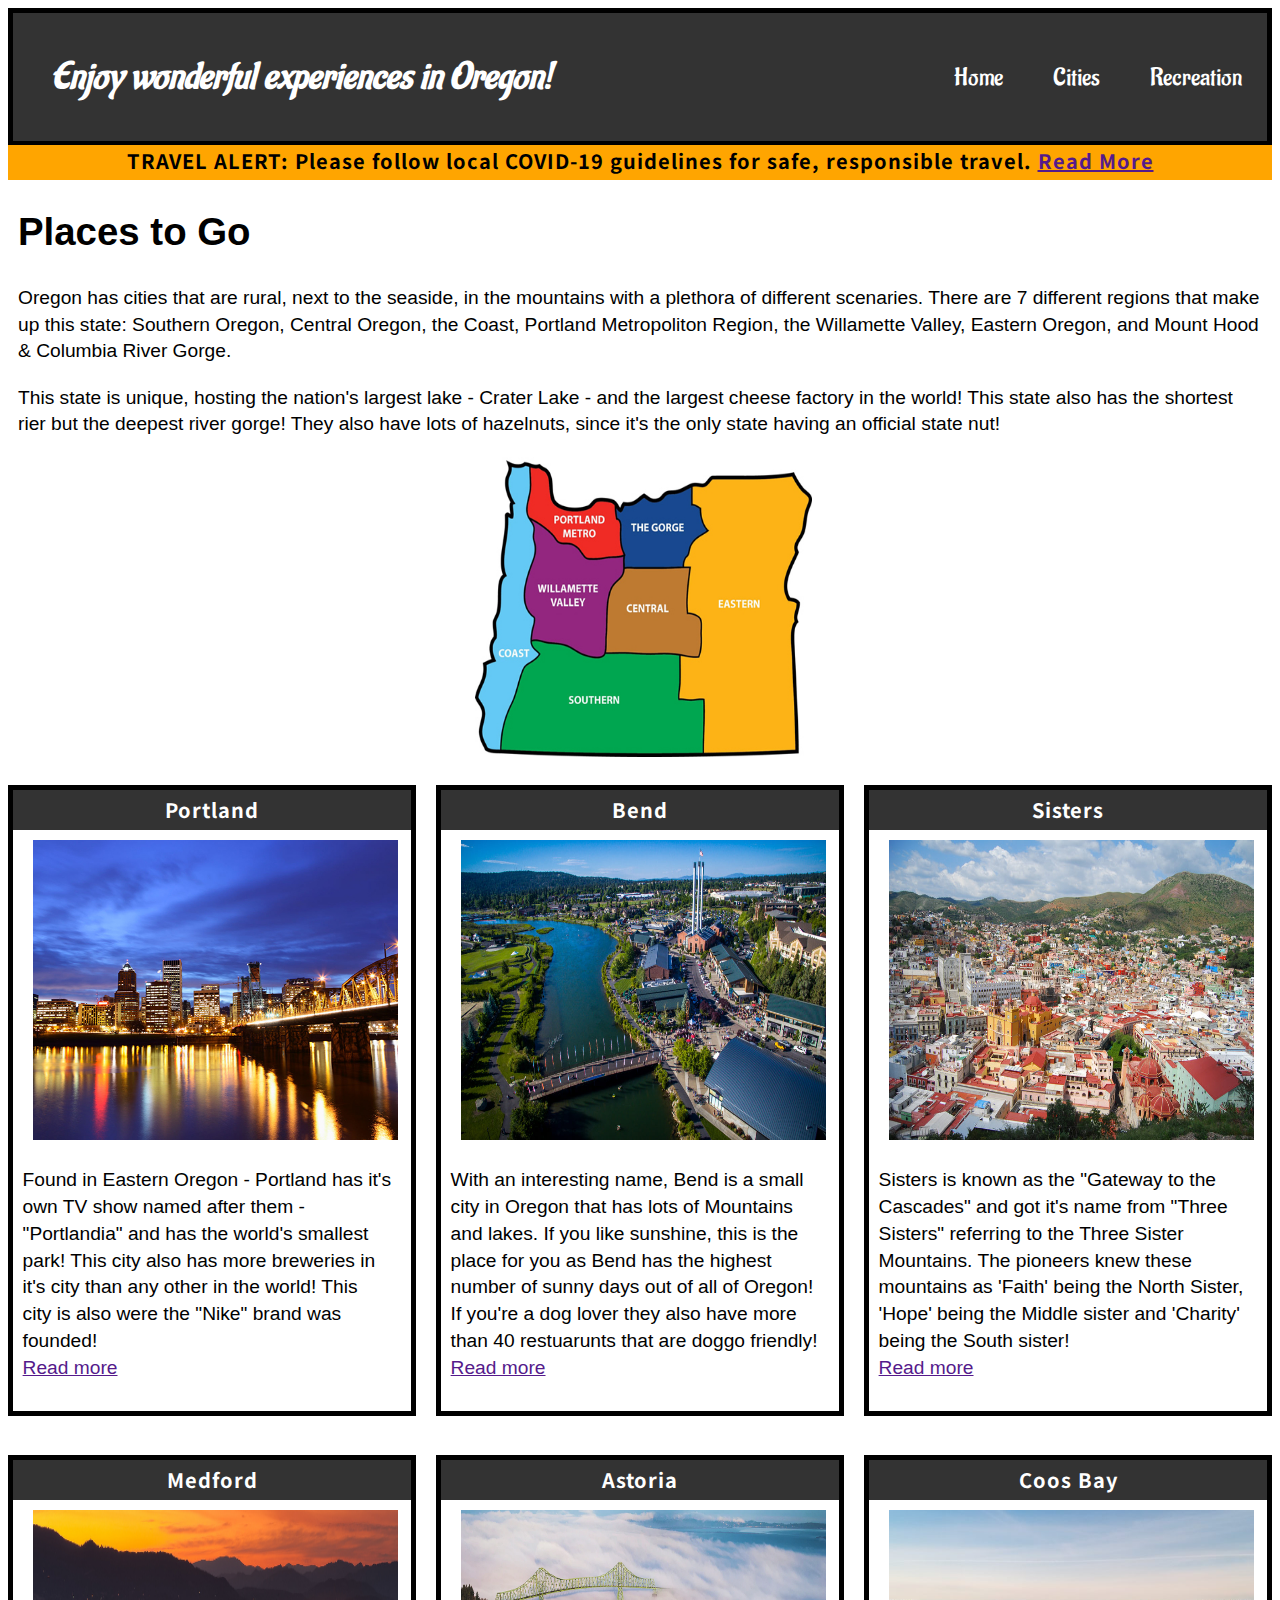
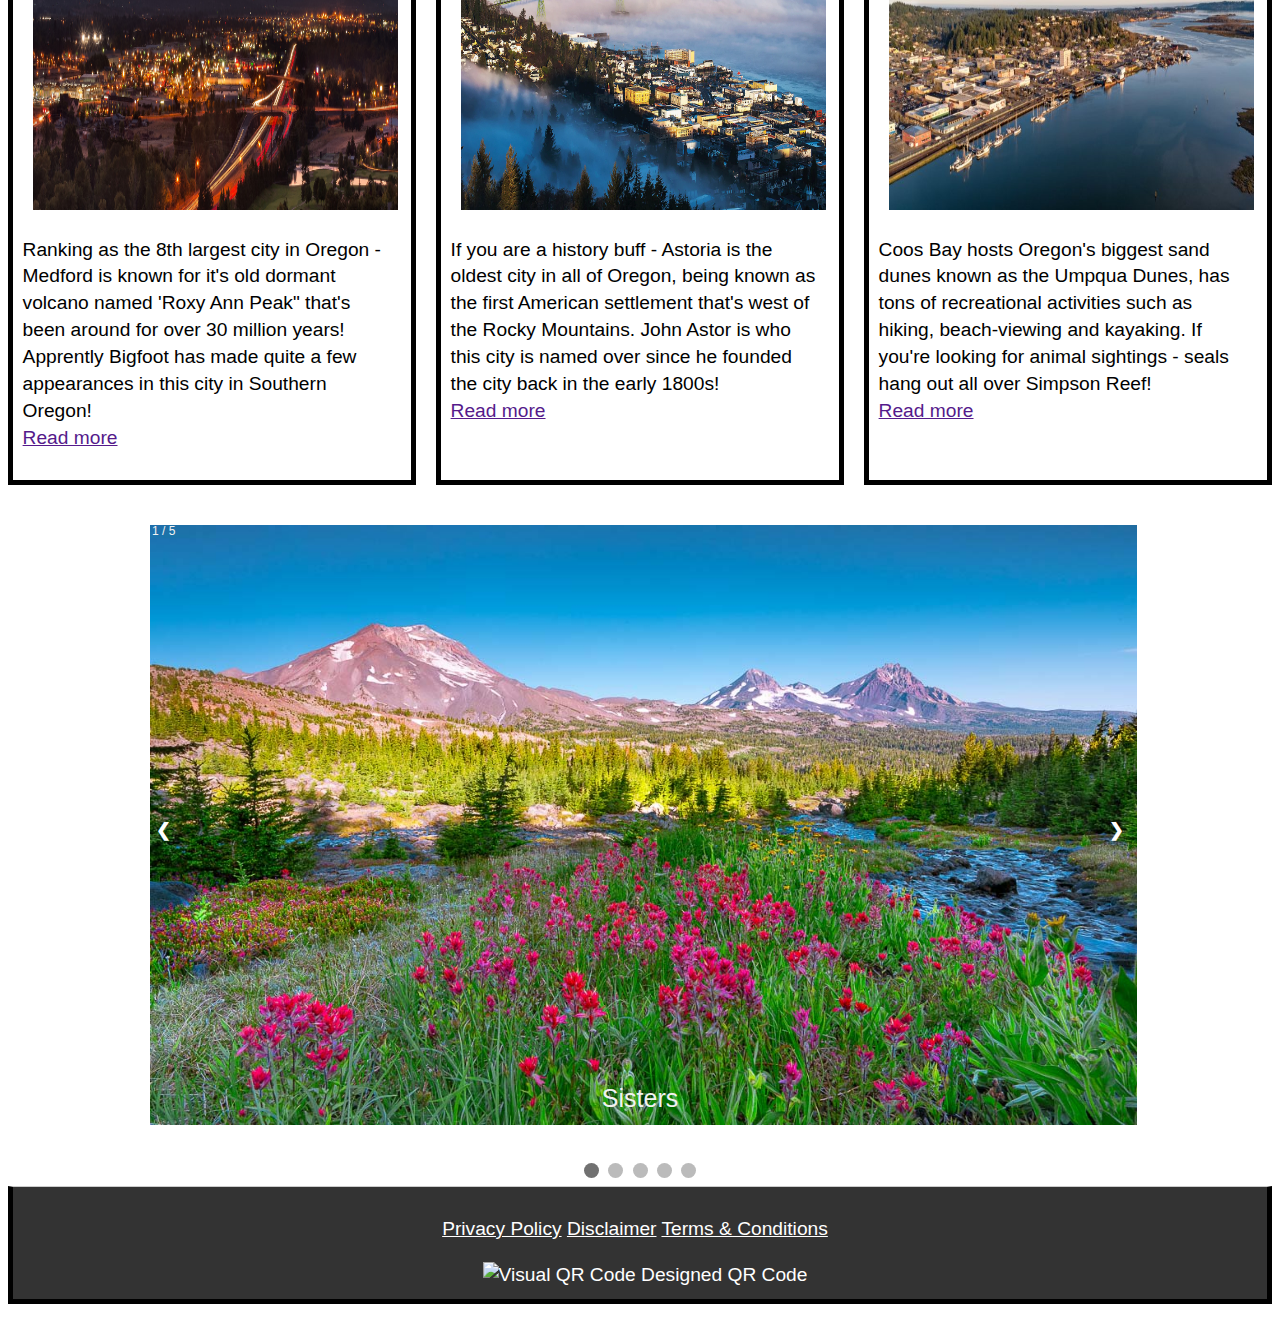
==== cities.html @ 09c483e8 "Add files via upload" ====
<!DOCTYPE html>
<html lang="en">
  <head>
    <meta charset="utf-8"/>
    <title>Oregon Vacation Website</title>
    <link rel="stylesheet" href="./styles.css"/>
    <meta name="viewport" content="width=device-width, initial-scale=1">
    <link href="https://fonts.googleapis.com/css2?family=Aladin&display=swap" rel="stylesheet">
    <link href="https://fonts.googleapis.com/css2?family=Noto+Sans+JP:wght@300&display=swap" rel="stylesheet">
  </head>

  <body>
    <header>
      <div class="title">Enjoy wonderful experiences in Oregon!</div>
      <nav>
        <ul>
          <li>
            <a href="index_good.html">Home</a>
          </li>
          <li>
            <a href="cities.html">Cities</a>
          </li>
          <li>
            <a href="recreation.html">Recreation</a>
          </li>
        </ul>
      </nav>
    </header>

    <main>
     <h2>TRAVEL ALERT: Please follow local COVID-19 guidelines for safe, responsible travel. <a href="">Read More</a></h2>
      <article>


        <h1 id="citiesheader">Places to Go</h1>
        <p class="paragraph">Oregon has cities that are rural, next to the seaside, in the mountains with a plethora of different scenaries. There are 7 different regions that make up this state: Southern Oregon, Central Oregon, the Coast, Portland Metropoliton Region, the Willamette Valley, Eastern Oregon, and Mount Hood & Columbia River Gorge. </p>

        <p class="paragraph">This state is unique, hosting the nation's largest lake - Crater Lake - and the largest cheese factory in the world! This state also has the shortest rier but the deepest river gorge! They also have lots of hazelnuts, since it's the only state having an official state nut! </p>
        
        <div id="oregonmap">
        <img src="images/oregonmap.jpg" height="300" width="350" alt="Map of Regions of Oregon">
        </div>

        <ul class="cards">
          <li>
            <h2>Portland</h2>
            <div class="inner">
              <img src="images/portland.jpg" height="300" width="520" alt="City of Portland Oregon">
              <p>Found in Eastern Oregon - Portland has it's own TV show named after them - "Portlandia" and has the world's smallest park! This city also has more breweries in it's city than any other in the world! This city is also were the "Nike" brand was founded! <br> <a href="">Read more</a></p>
            </div>
          </li>
          <li>
            <h2>Bend</h2>
            <div class="inner">
              <img src="images/bend2.jpg" height="300" width="520" alt="City of Bend Oregon">
              <p>With an interesting name, Bend is a small city in Oregon that has lots of Mountains and lakes. If you like sunshine, this is the place for you as Bend has the highest number of sunny days out of all of Oregon! If you're a dog lover they also have more than 40 restuarunts that are doggo friendly!<br> <a href="">Read more</a></p>
            </div>
          </li>
          <li>
            <h2>Sisters</h2>
            <div class="inner">
              <img src="images/sisters2.jpg" height="300" width="520" alt="City of Sisters Oregon">
              <p>Sisters is known as the "Gateway to the Cascades" and got it's name from "Three Sisters" referring to the Three Sister Mountains. The pioneers knew these mountains as 'Faith' being the North Sister, 'Hope' being the Middle sister and 'Charity' being the South sister!<br> <a href="">Read more</a></p>
            </div>
          </li>
          <li>
            <h2>Medford</h2>
            <div class="inner">
              <img src="images/medford.png" height="300" width="520" alt="City of Medford Oregon">
              <p>Ranking as the 8th largest city in Oregon - Medford is known for it's old dormant volcano named 'Roxy Ann Peak" that's been around for over 30 million years! Apprently Bigfoot has made quite a few appearances in this city in Southern Oregon!<br> <a href="">Read more</a></p>
            </div>
          </li>
          <li>
            <h2>Astoria</h2>
            <div class="inner">
              <img src="images/astoria.webp" height="300" width="520" alt="City of Unity Oregon">
              <p>If you are a history buff - Astoria is the oldest city in all of Oregon, being known as the first American settlement that's west of the Rocky Mountains. John Astor is who this city is named over since he founded the city back in the early 1800s!<br> <a href="">Read more</a></p>
            </div>
          </li>
          <li>
            <h2>Coos Bay</h2>
            <div class="inner">
              <img src="images/coosbay.jpg" height="300" width="520" alt="City of Coos Bay Oregon">
              <p>Coos Bay hosts Oregon's biggest sand dunes known as the Umpqua Dunes, has tons of recreational activities such as hiking, beach-viewing and kayaking. If you're looking for animal sightings - seals hang out all over Simpson Reef! <br> <a href="">Read more</a></p>
            </div>
          </li>
        </ul>


         <!-- Slideshow container -->
    <div class="slideshow-container">

  <!-- Full-width images with number and caption text -->
     <div class="mySlides fade">
      <div class="numbertext">1 / 5</div>
      <img src="images/sisters.jpg" height="600" width="500" style="width:100%" alt="Sisters Oregon">
      <div class="text">Sisters</div>
   </div>

   <div class="mySlides fade">
     <div class="numbertext">2 / 5</div>
     <img src="images/oregoncity.jpg" height="600" width="500" style="width:100%" alt="Oregon City Oregon">
     <div class="text">Oregon City</div>
    </div>

  <div class="mySlides fade">
    <div class="numbertext">3 / 5</div>
    <img src="images/seneca.webp" height="600" width="500" style="width:100%"  alt="Seneca Oregon">
    <div class="text">Seneca</div>
  </div>

  <div class="mySlides fade">
    <div class="numbertext">4 / 5</div>
    <img src="images/salem.jpg" height="600" width="500" style="width:100%"  alt="Salem Oregon">
    <div class="text">Salem</div>
  </div>

  <div class="mySlides fade">
    <div class="numbertext">5 / 5</div>
    <img src="images/Eugene.png" height="600" width="500" style="width:100%"  alt="Eugene Oregon">
    <div class="text">Crater Lake</div>
  </div>

  <!-- Next and previous buttons -->
   <a class="prev" onclick="plusSlides(-1)">&#10094;</a>
   <a class="next" onclick="plusSlides(1)">&#10095;</a>
  </div>
  <br>

<!-- The dots/circles -->
  <div style="text-align:center">
   <span class="dot" onclick="currentSlide(1)"></span>
   <span class="dot" onclick="currentSlide(2)"></span>
   <span class="dot" onclick="currentSlide(3)"></span>
   <span class="dot" onclick="currentSlide(4)"></span>
   <span class="dot" onclick="currentSlide(5)"></span>
  </div>

      </article>
      <aside class="sidebar">
        <p><a href="">Privacy Policy</a>  <a href="">Disclaimer</a> <a href="">Terms & Conditions</a></p>
         <img src="" height="150" width="150" alt="Visual QR Code Designed QR Code"/>
      </aside>
    </main>

     <script src="main.js"></script>

  </body>

</html>
---- styles.css ----
/* MOBILE */

      * {
        box-sizing: border-box;
      }

      html {
        font: 1.2em/1.4 Arial, Helvetica, sans-serif;
      }

      body {
        padding: 0 0 1em;
      }

      /* CAN STAY SAME */
      header {
        background-color: #333;
        color: #fff;
        border: 5px solid #000;
        font-family: 'Aladin', cursive;
        font-size: 25px;
        padding-bottom: 0;
        text-align: center;
      }

      h2 { font-family: 'Aladin', cursive;
      }

      h1 {padding-left: 10px;
      }

      .paragraph {padding-left: 10px;
      }

      header ul {
        list-style: none;
        margin: 0;
        padding: 0;
        overflow: hidden;
      }

      header a {
        color: #FFF;
        text-decoration: none;
        display: inline;
        padding: 0.5em 1em;
       border-top: 1px solid #999;
      }

      header .title {
        font-size: 150%;
        font-style: italic;
        font-weight: bold;
        padding: 1em;
      }

      main {
        /* padding: 0 1em; */
      }

     /* main h2 {background-color: orange;
              margin-top: -1px;
              padding-top: 2px;
              padding-bottom: 5px;
              text-align: center;
              font-family: 'Noto Sans JP', sans-serif;
              font-size: 20px;
              letter-spacing: 1px;
            } */

      body h2 {background-color: orange;
              margin-top: -1px;
              padding-top: 2px;
              padding-bottom: 5px;
              text-align: center;
              font-family: 'Noto Sans JP', sans-serif;
              font-size: 20px;
              letter-spacing: 1px;
      }

      .cards {
        list-style: none;
        margin: 0;
        padding: 0;
      }

      .cards li {
        border: 5px solid #000;
        margin-bottom: 1em;
      }

      .cards h2 {
        background-color: #333;
        color: #fff;
        margin: 0;
        padding: 0.3em 1.2em;
      }

      /* changed 1em padding to .5 to take away horizontal space in tablet view */
      .cards .inner {
        padding: 0.5em .5em;
      }

      .sidebar {
        background-color: #333;
        border: 5px solid #000;
        padding: 0.5em 1em;
        color: #fff;
        text-align: center;
      }

      .sidebar img {padding-right: 0
      }

      .sidebar a {
        color: #FFF;
      }
      
      p {margin-right: 10px;
      }

      /* to make images responsive */
       .cards img {
        max-width: 100%;
        max-height: 100%; 
      } 


     #oregonmap { text-align: center;
                  padding-bottom: 20px;
      }


/* new CSS 
slideshow */

* {box-sizing:border-box}

/* Slideshow container */
.slideshow-container {
  max-width: 1000px;
  position: relative;
  margin: auto;
}


/* Hide the images by default */
.mySlides {
  display: none;
}

/* Next & previous buttons */
.prev, .next {
  cursor: pointer;
  position: absolute;
  top: 50%;
  width: auto;
  margin-top: -22px;
  padding: 16px;
  color: white;
  font-weight: bold;
  font-size: 18px;
  transition: 0.6s ease;
  border-radius: 0 3px 3px 0;
  user-select: none;
}

/* Position the "next button" to the right */
.next {
  right: 0;
  border-radius: 3px 0 0 3px;
}

/* On hover, add a black background color with a little bit see-through */
.prev:hover, .next:hover {
  background-color: rgba(0,0,0,0.8);
}

/* Caption text */
.text {
  color: #f2f2f2;
  font-size: 25px;
  padding: 8px 12px;
  position: absolute;
  bottom: 8px;
  width: 100%;
  text-align: center;
}

/* Number text (1/3 etc) */
.numbertext {
  color: #f2f2f2;
  font-size: 12px;
  padding: 8px 12px;
  position: absolute;
  top: 0;
}

/* The dots/bullets/indicators */
.dot {
  cursor: pointer;
  height: 15px;
  width: 15px;
  margin: 0 2px;
  background-color: #bbb;
  border-radius: 50%;
  display: inline-block;
  transition: background-color 0.6s ease;
}

.active, .dot:hover {
  background-color: #717171;
}

/* Fading animation */
.fade {
  -webkit-animation-name: fade;
  -webkit-animation-duration: 1.5s;
  animation-name: fade;
  animation-duration: 1.5s;
}

@-webkit-keyframes fade {
  from {opacity: .4}
  to {opacity: 1}
}

@keyframes fade {
  from {opacity: .4}
  to {opacity: 1}
}

/* end */

/* youtube video */

  .video-container {
     position: relative;
     padding-bottom: 100%;
     padding-top: 35px;
     height: 0;
     overflow: hidden;
     margin-bottom: 25px;
    }


    .video-container iframe {
    position: absolute;
    top:0;
    left: 0;
    width: 100%;
    height: 100%;
    }


    div.attractions {
        text-align: center;
      }

/* end */


.mySlides img {
       max-height: 300px;
       margin-top: 10%;
      }


      /* tablet */

      /* changed 1fr 1fr 1fr to 1fr 1.8 trying to get rid of horizontal space */
      /* changed grid-template columns to 1fr 1.8fr for tablet view but changes desktop view */
      /* using 2fr 2fr to get 2 columns for tablet view */

    @media screen and (min-width: 40em) {
    .cards {
        display: grid;
        grid-template-columns: 2fr 2fr;
        column-gap: 30px;
        row-gap: 20px;
         align-self: stretch;
    }

    nav ul {
        display: flex;
    }

    nav li {
        flex: 1;
    }

     header {
      /* 1 column 4 parts */
           grid-column: 1/span 4;
           display:flex;
           align-items: center;
           justify-content: flex-end;
           /* margin-bottom: 50px; */
    }

      header a{
            border-style:none;  
    }
      nav{
          margin-left:auto;
    }

    img {
      padding: 0 3px 0 10px;
    }
    .cards img {
        max-width: 100%;
        max-height: 10%; 
      } 

      /* .mySlides img {
       max-height: 300px;
      } */

      .mySlides img {
       max-height: 100%;
       margin-top: 10px;
      }

      main h2 {
        padding-left: 5px;
        padding-right: 5px;
      }

      /* youtube video */

      .video-container {
     position: relative;
     padding-bottom: 56.6%;
     padding-top: 35px;
     height: 0;
     overflow: hidden;
     margin-bottom: 25px;
    }


    .video-container iframe {
    position: absolute;
    top:0;
    left: 0;
    width: 100%;
    height: 100%;
    }

    div.attractions {
        width:100%;
        height: auto;
        text-align: center;
      }
}
    
    /* desktop
    display: grid creates grid row/column
    grid-template-columns creates 1 - X columns, fr is how much space is taken up
    column-gap is the space in between the columns; */

/*the 1st fr of this grid-template-columns controls SIDEBAR
5 FR GIVES PROPER SPACING TO ALL CARDS EXCEPT FOR SIDEBAR */
/* 3fr gives 3 columns for desktop */
    @media screen and (min-width: 70em) {
    .cards {
        display: grid;
        grid-template-columns: 1fr 1fr 1fr; 
        column-gap: 20px;
    }

    /* margin-bottom of 0 is added to the cards, so sidebar aligns*/
    .cards {
        margin-bottom: 0;
        padding-bottom: 10px;
    }

    .sidebar {
        border-top: 1px solid #ccc;
       /* margin-top: 2em; */
    }

      /* youtube */

      .video-container {
     position: relative;
     padding-bottom: 35%;
     padding-top: 35px;
     height: 0;
     overflow: hidden;
     margin-bottom: 25px;
    }


    .video-container iframe {
    position: absolute;
    top:0;
    left: 25%;
    right: 25%;
    width: 50%;
    height: 100%;
    }
  }
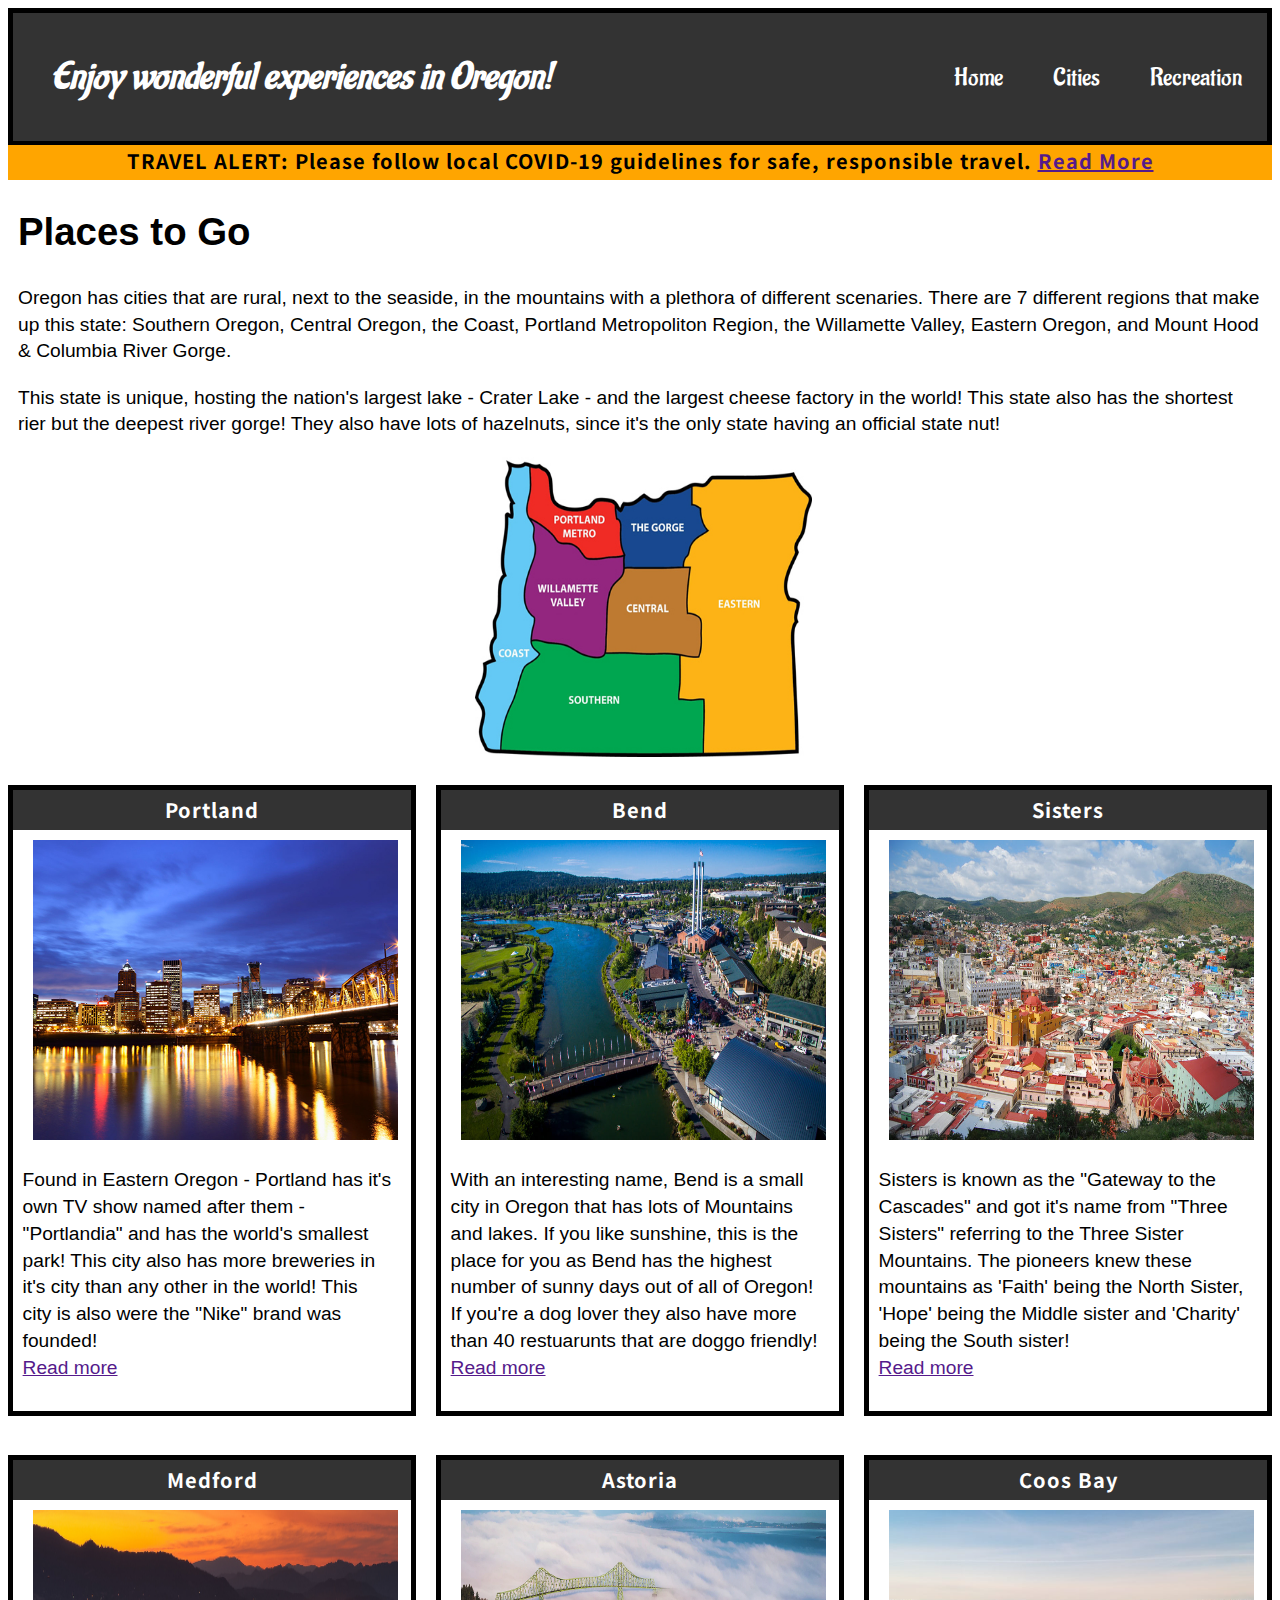
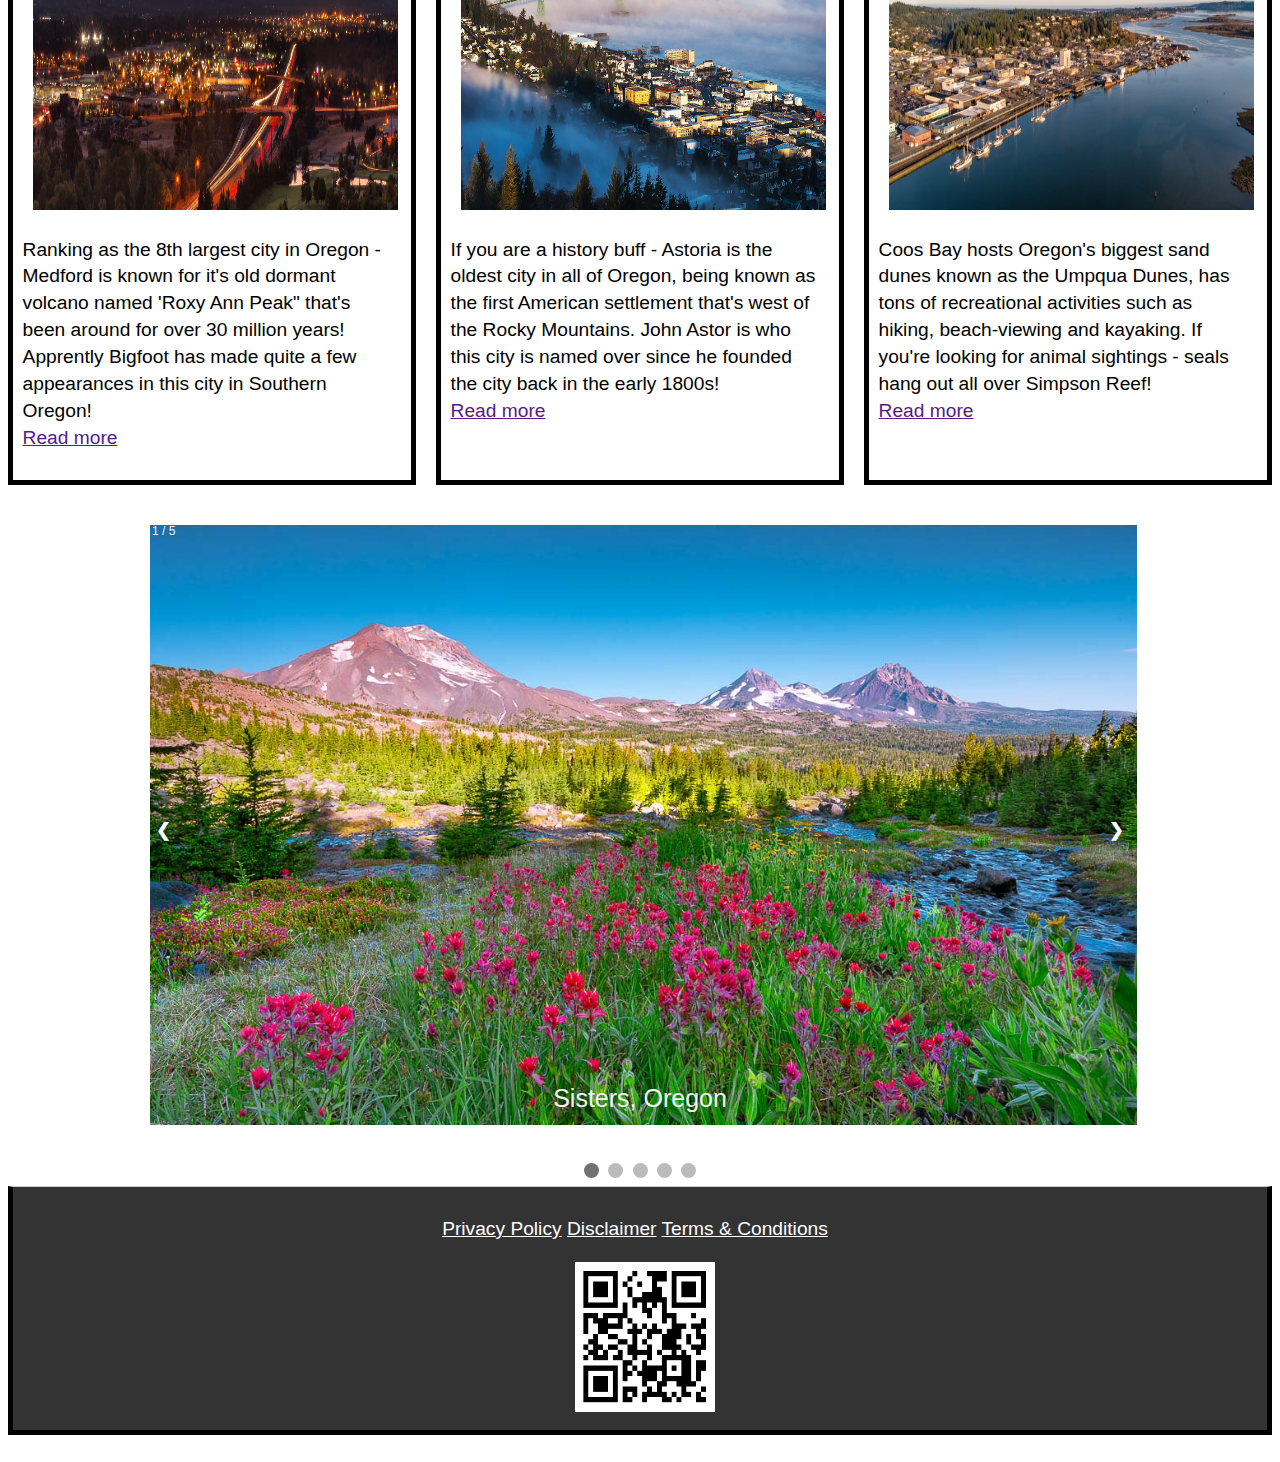
==== commit bc44240b: "Update cities.html" ====
--- a/cities.html
+++ b/cities.html
@@ -94,31 +94,31 @@
      <div class="mySlides fade">
       <div class="numbertext">1 / 5</div>
       <img src="images/sisters.jpg" height="600" width="500" style="width:100%" alt="Sisters Oregon">
-      <div class="text">Sisters</div>
+      <div class="text">Sisters, Oregon</div>
    </div>
 
    <div class="mySlides fade">
      <div class="numbertext">2 / 5</div>
      <img src="images/oregoncity.jpg" height="600" width="500" style="width:100%" alt="Oregon City Oregon">
-     <div class="text">Oregon City</div>
+     <div class="text">Oregon City, Oregon</div>
     </div>
 
   <div class="mySlides fade">
     <div class="numbertext">3 / 5</div>
     <img src="images/seneca.webp" height="600" width="500" style="width:100%"  alt="Seneca Oregon">
-    <div class="text">Seneca</div>
+    <div class="text">Seneca, Oregon</div>
   </div>
 
   <div class="mySlides fade">
     <div class="numbertext">4 / 5</div>
     <img src="images/salem.jpg" height="600" width="500" style="width:100%"  alt="Salem Oregon">
-    <div class="text">Salem</div>
+    <div class="text">Salem, Oregon</div>
   </div>
 
   <div class="mySlides fade">
     <div class="numbertext">5 / 5</div>
     <img src="images/Eugene.png" height="600" width="500" style="width:100%"  alt="Eugene Oregon">
-    <div class="text">Crater Lake</div>
+    <div class="text">Eugene, Oregon</div>
   </div>
 
   <!-- Next and previous buttons -->
@@ -139,7 +139,7 @@
       </article>
       <aside class="sidebar">
         <p><a href="">Privacy Policy</a>  <a href="">Disclaimer</a> <a href="">Terms & Conditions</a></p>
-         <img src="" height="150" width="150" alt="Visual QR Code Designed QR Code"/>
+         <img src="images/qrcodevacay.png" height="150" width="150" alt="Visual QR Code Designed QR Code"/>
       </aside>
     </main>
 
@@ -147,4 +147,4 @@
 
   </body>
 
-</html>+</html>
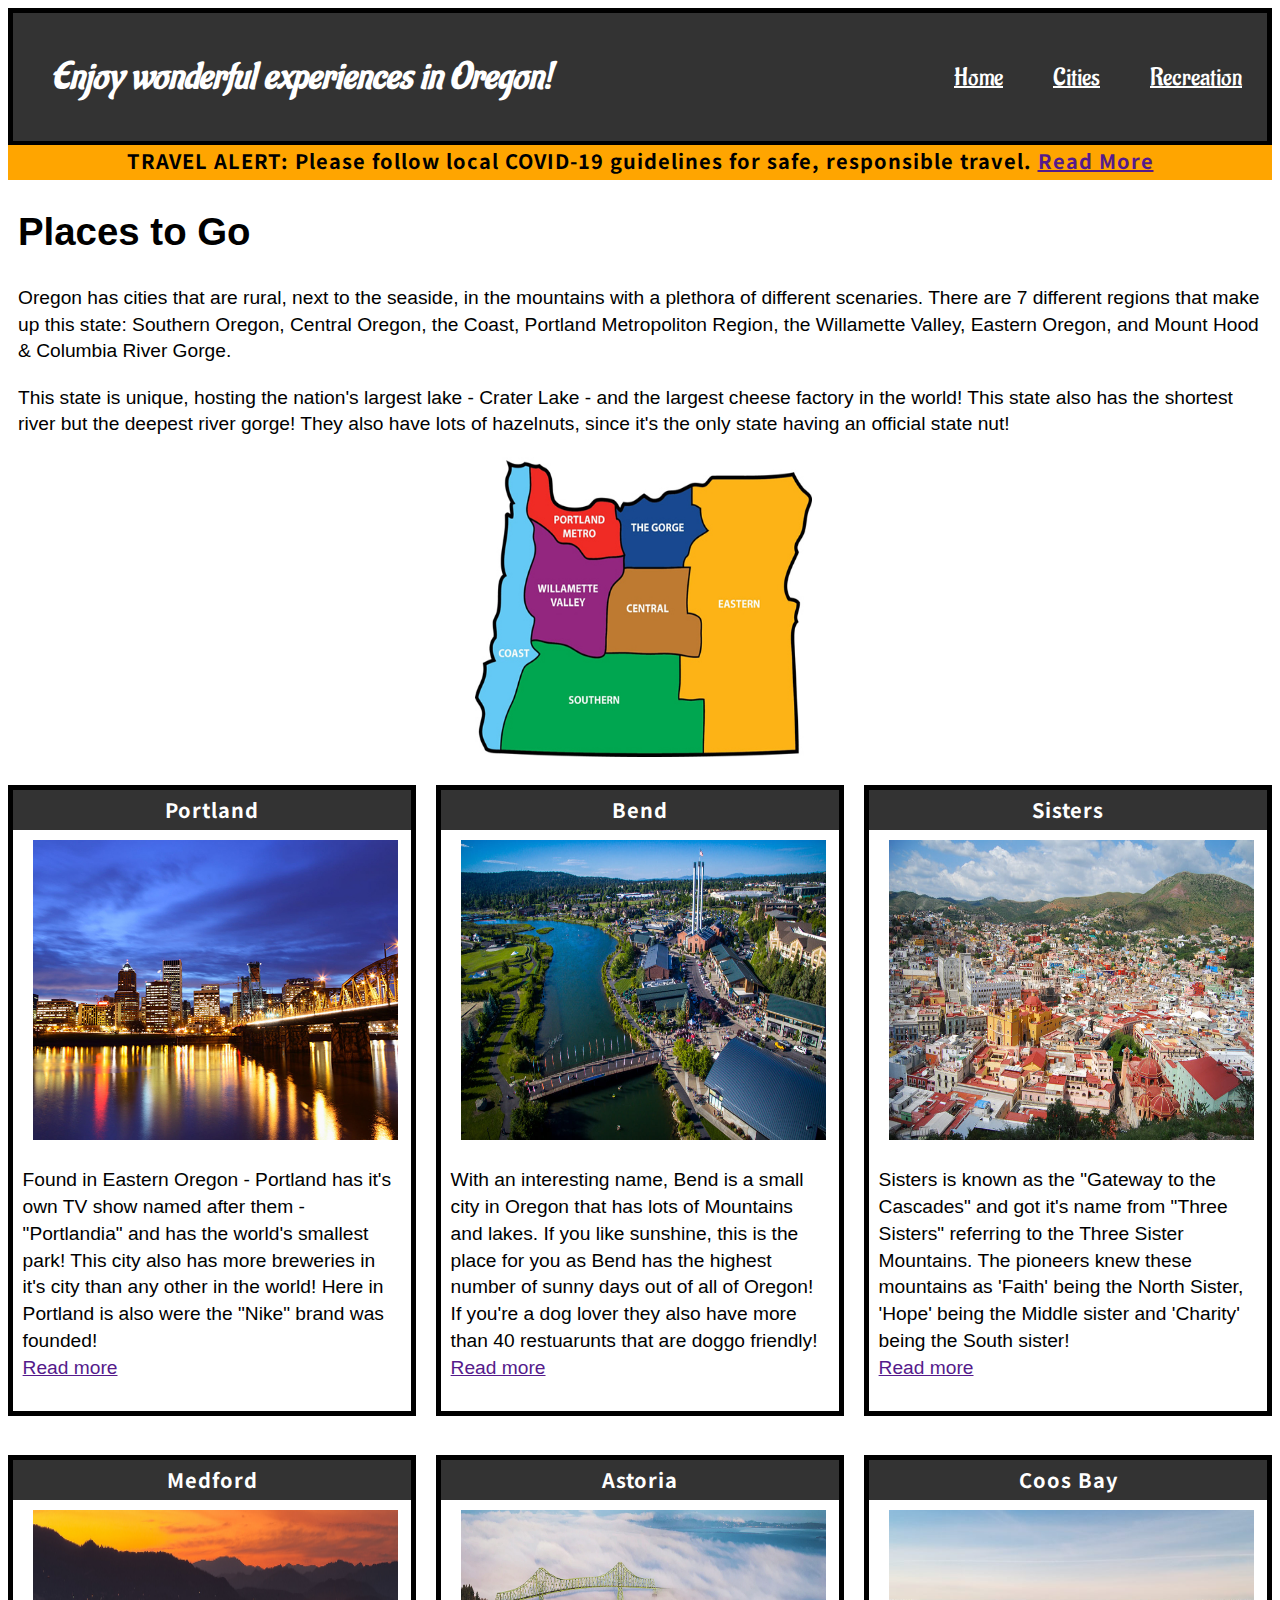
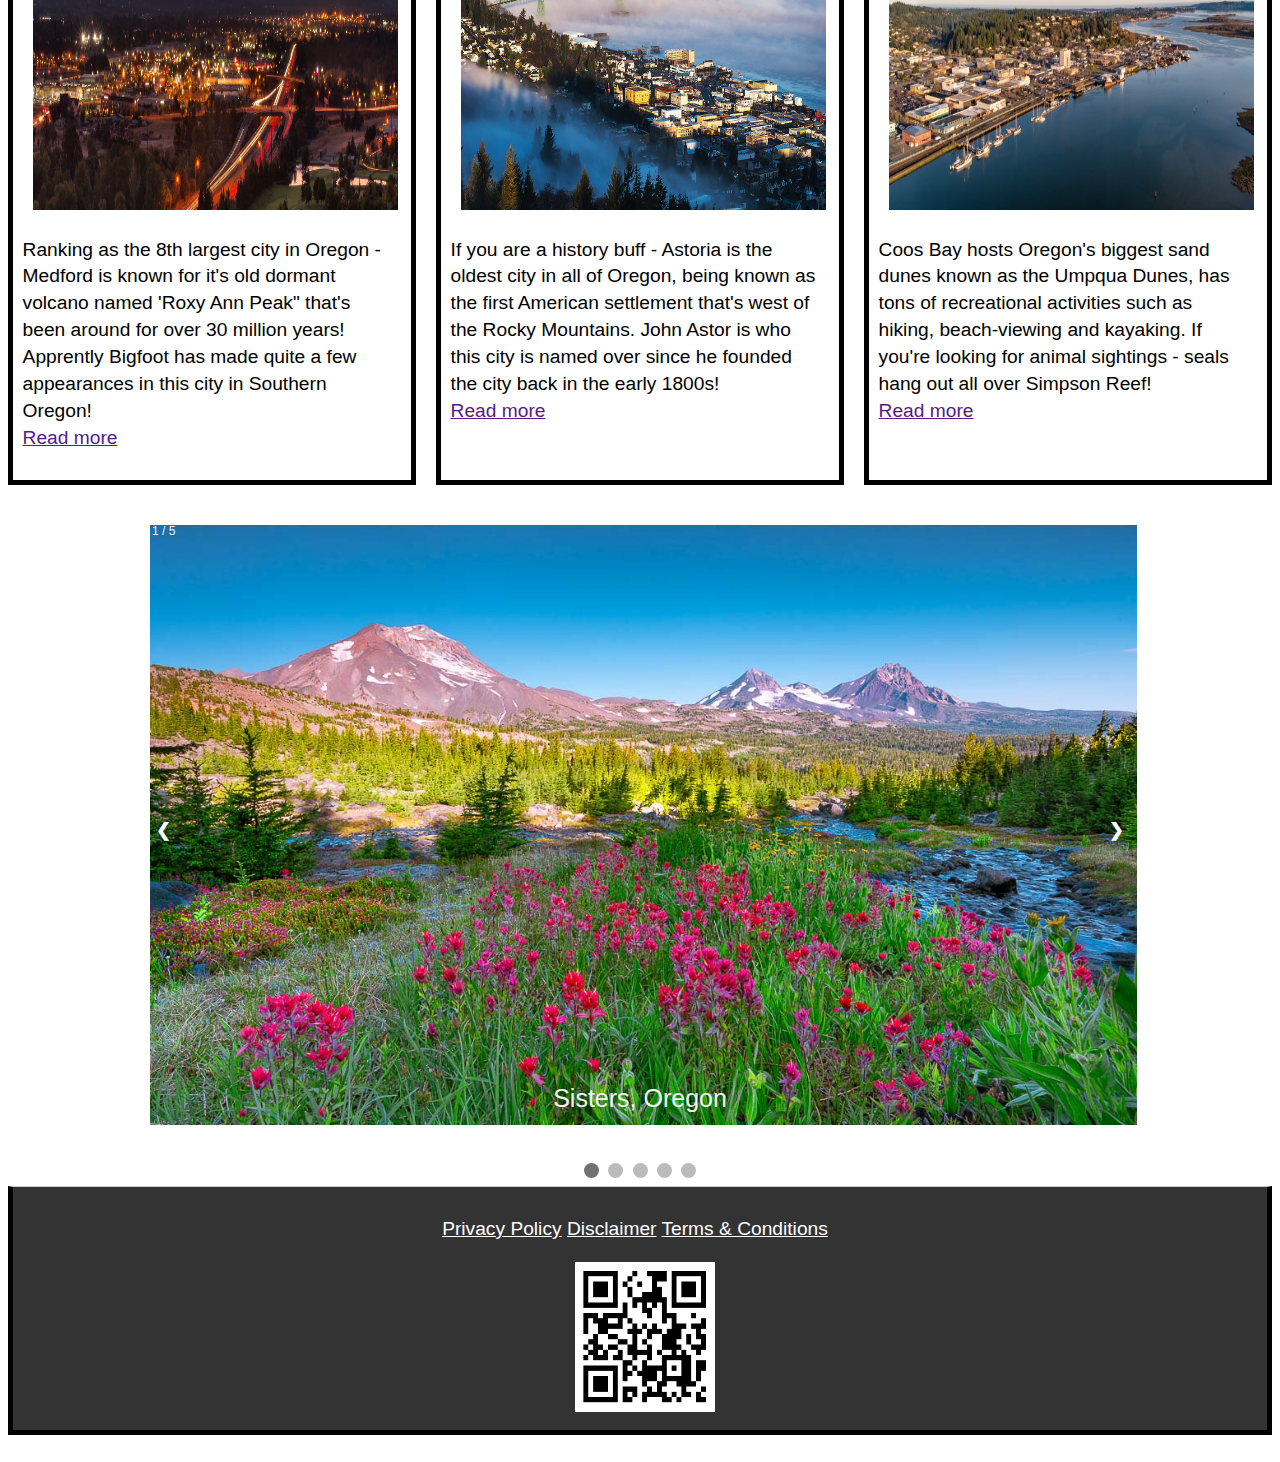
==== commit 27221e78: "Update cities.html" ====
--- a/cities.html
+++ b/cities.html
@@ -15,7 +15,7 @@
       <nav>
         <ul>
           <li>
-            <a href="index_good.html">Home</a>
+            <a href="index.html">Home</a>
           </li>
           <li>
             <a href="cities.html">Cities</a>
@@ -35,7 +35,7 @@
         <h1 id="citiesheader">Places to Go</h1>
         <p class="paragraph">Oregon has cities that are rural, next to the seaside, in the mountains with a plethora of different scenaries. There are 7 different regions that make up this state: Southern Oregon, Central Oregon, the Coast, Portland Metropoliton Region, the Willamette Valley, Eastern Oregon, and Mount Hood & Columbia River Gorge. </p>
 
-        <p class="paragraph">This state is unique, hosting the nation's largest lake - Crater Lake - and the largest cheese factory in the world! This state also has the shortest rier but the deepest river gorge! They also have lots of hazelnuts, since it's the only state having an official state nut! </p>
+        <p class="paragraph">This state is unique, hosting the nation's largest lake - Crater Lake - and the largest cheese factory in the world! This state also has the shortest river but the deepest river gorge! They also have lots of hazelnuts, since it's the only state having an official state nut! </p>
         
         <div id="oregonmap">
         <img src="images/oregonmap.jpg" height="300" width="350" alt="Map of Regions of Oregon">
@@ -46,7 +46,7 @@
             <h2>Portland</h2>
             <div class="inner">
               <img src="images/portland.jpg" height="300" width="520" alt="City of Portland Oregon">
-              <p>Found in Eastern Oregon - Portland has it's own TV show named after them - "Portlandia" and has the world's smallest park! This city also has more breweries in it's city than any other in the world! This city is also were the "Nike" brand was founded! <br> <a href="">Read more</a></p>
+              <p>Found in Eastern Oregon - Portland has it's own TV show named after them - "Portlandia" and has the world's smallest park! This city also has more breweries in it's city than any other in the world! Here in Portland is also were the "Nike" brand was founded! <br> <a href="">Read more</a></p>
             </div>
           </li>
           <li>
@@ -117,7 +117,7 @@
 
   <div class="mySlides fade">
     <div class="numbertext">5 / 5</div>
-    <img src="images/Eugene.png" height="600" width="500" style="width:100%"  alt="Eugene Oregon">
+    <img src="images/eugene.png" height="600" width="500" style="width:100%"  alt="Eugene Oregon">
     <div class="text">Eugene, Oregon</div>
   </div>
 
--- a/styles.css
+++ b/styles.css
@@ -41,10 +41,9 @@
 
       header a {
         color: #FFF;
-        text-decoration: none;
+        text-decoration: underline;
         display: inline;
         padding: 0.5em 1em;
-       border-top: 1px solid #999;
       }
 
       header .title {
